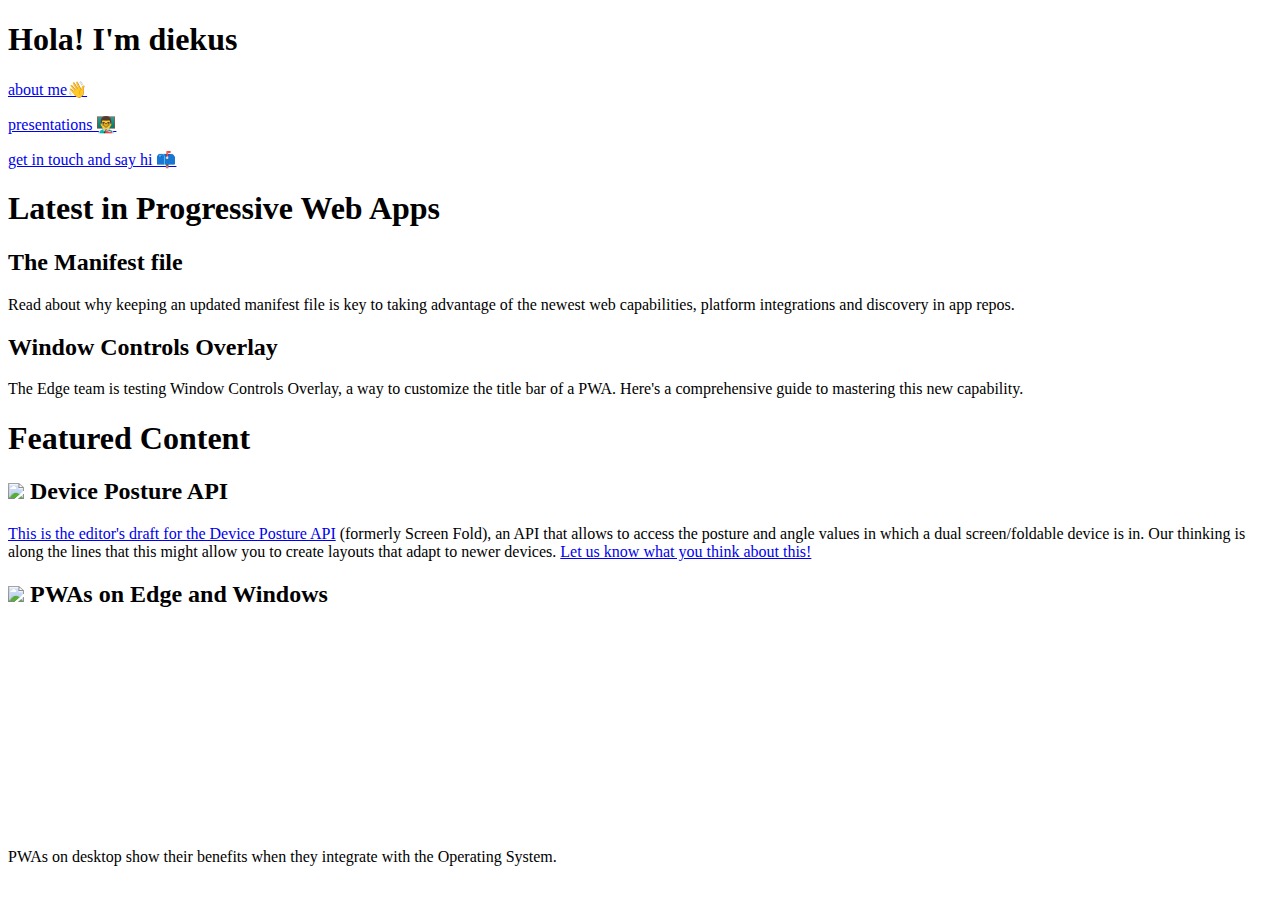
==== dks21/index.html @ e131bce8 "adds dks21 preview" ====
<!DOCTYPE html>
<html lang="en">
<head>
    <meta charset="UTF-8">
    <meta name="viewport" content="width=device-width, initial-scale=1.0">
    <title>Diego Gonzalez *diekus* : PWA, foldables, Web</title>
    <link href="/styles/dks.css" type="text/css" rel="stylesheet">
    <link href="/styles/dks_light.css" type="text/css" rel="stylesheet" media="(prefers-color-scheme: light)">
    <link href="/styles/dks_dark.css" type="text/css" rel="stylesheet" media="(prefers-color-scheme: dark)">
    <link rel="shortcut icon" href="/images/favicon.png" type="image/x-icon">
</head>
<body>
    <section id="sec-main">
        <h1 class="title main-title"><span class="titleP1">Hola! I'm diekus</span></h1>
        <span class="card main-nav">
            <p><a href="https://diek.us/me.html">about me👋</a></p>
            <p><a href="https://diek.us/pres.html">presentations 👨‍🏫</a></p>
            <p><a href="https://diek.us/me.html#contact">get in touch and say hi 📫</a></p>
        </span>
    </section>
    <section id="sec-hero">
        <h1 class="title"><span class="titleP1">Latest in</span> <span class="titleP2"> Progressive Web Apps</span></h1>
        <div class="card">
            <h2>The Manifest file</h2>
            <p>Read about why keeping an updated manifest file is key to taking advantage of the newest web capabilities, platform integrations and discovery in app repos.  </p>
            <h2>Window Controls Overlay</h2>
            <p>The Edge team is testing Window Controls Overlay, a way to customize the title bar of a PWA. Here's a comprehensive guide to mastering this new capability.</p>
        </div>
    </section>
    <section id="sec-featured">
        <h1 class="title"><span class="titleP1">Featured</span> <span class="titleP2">Content</span></h1>
        
        <article class="card card-corner">
            <h2 class="card-title"><img src="/images/folddevice.svg" class="icon-card-l">
            Device Posture API</h2>
            <p><a href="https://w3c.github.io/device-posture/">This is the editor's draft for the Device Posture API</a> (formerly Screen Fold), an API that allows to access the posture and angle values in which a dual screen/foldable device is in. Our thinking is along the lines that this might allow you to create layouts that adapt to newer devices. <a href="https://github.com/w3c/device-posture/issues">Let us know what you think about this!</a></p>
        </article>
        <article class="card card-corner">
            <h2 class="card-title"><img src="/images/ignite.png" class="icon-card-l">
            PWAs on Edge and Windows</h2>
            <iframe class="rounded-corners" width="100%" height="200px" src="https://www.youtube.com/embed/xUNC8MjW_iI?list=PLar6hVjPOFzIxIf232Vhu73tgIMEEme3t" frameborder="0" allow="accelerometer; autoplay; clipboard-write; encrypted-media; gyroscope; picture-in-picture" allowfullscreen></iframe>
            <p>PWAs on desktop show their benefits when they integrate with the Operating System.</p>
        </article>
    </section>
</body>
</html>
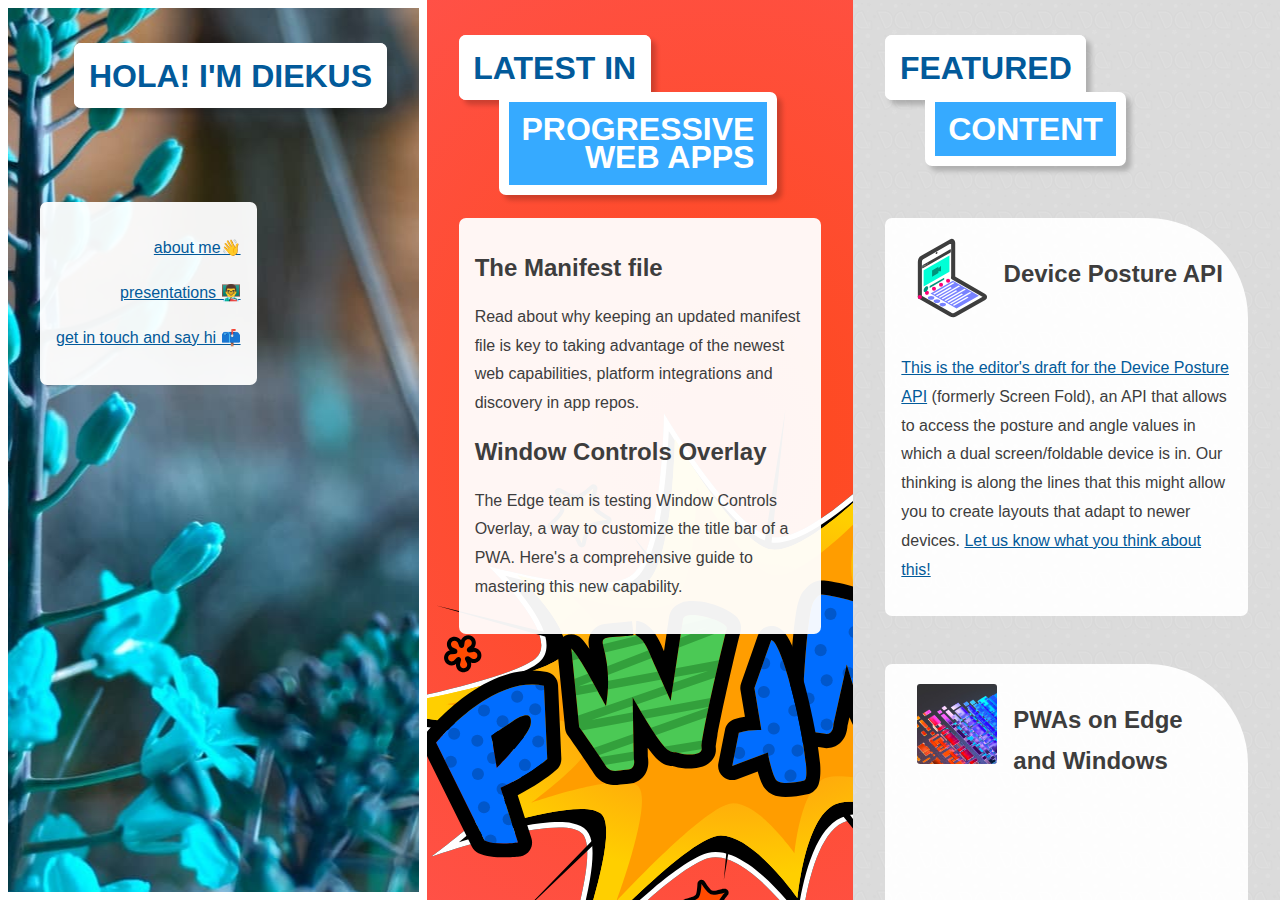
==== commit 9e08c3bc: "dks update" ====
--- a/dks21/index.html
+++ b/dks21/index.html
@@ -4,10 +4,10 @@
     <meta charset="UTF-8">
     <meta name="viewport" content="width=device-width, initial-scale=1.0">
     <title>Diego Gonzalez *diekus* : PWA, foldables, Web</title>
-    <link href="/styles/dks.css" type="text/css" rel="stylesheet">
-    <link href="/styles/dks_light.css" type="text/css" rel="stylesheet" media="(prefers-color-scheme: light)">
-    <link href="/styles/dks_dark.css" type="text/css" rel="stylesheet" media="(prefers-color-scheme: dark)">
-    <link rel="shortcut icon" href="/images/favicon.png" type="image/x-icon">
+    <link href="./styles/dks.css" type="text/css" rel="stylesheet">
+    <link href="./styles/dks_light.css" type="text/css" rel="stylesheet" media="(prefers-color-scheme: light)">
+    <link href="./styles/dks_dark.css" type="text/css" rel="stylesheet" media="(prefers-color-scheme: dark)">
+    <link rel="shortcut icon" href="./images/favicon.png" type="image/x-icon">
 </head>
 <body>
     <section id="sec-main">
@@ -31,12 +31,12 @@
         <h1 class="title"><span class="titleP1">Featured</span> <span class="titleP2">Content</span></h1>
         
         <article class="card card-corner">
-            <h2 class="card-title"><img src="/images/folddevice.svg" class="icon-card-l">
+            <h2 class="card-title"><img src="./images/folddevice.svg" class="icon-card-l">
             Device Posture API</h2>
             <p><a href="https://w3c.github.io/device-posture/">This is the editor's draft for the Device Posture API</a> (formerly Screen Fold), an API that allows to access the posture and angle values in which a dual screen/foldable device is in. Our thinking is along the lines that this might allow you to create layouts that adapt to newer devices. <a href="https://github.com/w3c/device-posture/issues">Let us know what you think about this!</a></p>
         </article>
         <article class="card card-corner">
-            <h2 class="card-title"><img src="/images/ignite.png" class="icon-card-l">
+            <h2 class="card-title"><img src="./images/ignite.png" class="icon-card-l">
             PWAs on Edge and Windows</h2>
             <iframe class="rounded-corners" width="100%" height="200px" src="https://www.youtube.com/embed/xUNC8MjW_iI?list=PLar6hVjPOFzIxIf232Vhu73tgIMEEme3t" frameborder="0" allow="accelerometer; autoplay; clipboard-write; encrypted-media; gyroscope; picture-in-picture" allowfullscreen></iframe>
             <p>PWAs on desktop show their benefits when they integrate with the Operating System.</p>
--- a/dks21/styles/dks.css
+++ b/dks21/styles/dks.css
@@ -0,0 +1,254 @@
+:root {
+    color: var(--foreground);
+
+    --radius-m: 7px;
+    --radius-xxl : 100px;
+
+    --hero-top-margin: 15em;
+}
+
+html {
+    font-family: Arial, Helvetica, sans-serif;
+    line-height: 1.8em;
+}
+
+.main-logo {
+    max-width: 10rem;
+}
+
+body {
+    margin:0px;
+    padding: 0px;
+    display: grid;
+    grid-template-columns: 1fr 1fr 1fr;
+    height: 100vh;
+}
+
+section {
+    display: flex;
+    flex-direction: column;
+    padding: 2rem;
+    border: 0 solid var(--bgaccent);
+    transition: border .5s;
+    overflow: hidden;
+}
+
+section:hover {
+    border: .5rem solid var(--bgaccent);
+}
+
+a:hover, a:link, a:visited, a:active {
+    color: var(--accent);
+}
+
+#sec-hero {
+    grid-column: 2/3;
+    background: no-repeat url('/images/pwang.svg'), var(--bg-gradient);
+    background-size: 90vh;
+    background-position: left 30% bottom -30%;
+    display: flex;
+    overflow-y: auto;
+    
+}
+
+#sec-featured {
+    grid-column: 3/4;
+    background: var(--page-bg);
+    overflow-y: auto;
+}
+
+#sec-main {
+    grid-column: 1/2;
+    background: center no-repeat url('/images/mainbg.jpg') ;
+    text-align: right;
+    display: flex;
+    flex-direction: column;
+}
+
+.cards {
+    margin-top: 10rem;
+}
+
+.card {
+    border-radius: var(--radius-m);
+    background: var(--content-surface);
+    color: var(--foreground);
+    margin: 1.5rem 0rem;
+    padding: 1rem;
+    z-index: 20;
+}
+
+.card-corner {
+    border-radius: var(--radius-m) var(--radius-xxl) var(--radius-m) var(--radius-m);
+}
+
+.card-title {
+    display: flex;
+    flex-direction: row;
+    position: relative;
+    line-height: 1.7em;
+}
+
+.video-card {
+    min-height: 25%;
+    border-radius: var(--radius-xxl) var(--radius-m);
+    overflow: hidden;
+    z-index: 20;
+}
+
+.rounded-corners {
+    border-radius: var(--radius-m);
+}
+
+.icon-card-l {
+    height: 5rem;
+    position: relative;
+    top: -1rem;
+    margin: 0rem 1rem;
+    border-radius: 3px;
+}
+
+.pwa-title {
+    grid-column: 1 /-1;
+    grid-row: 2/3;
+}
+
+.hero-top-margin {
+    margin-top: var(--hero-top-margin);
+}
+
+.main-nav {
+    width: max-content;
+    margin: 0px;
+}
+
+/*Titles*/
+
+.title {
+    text-transform: uppercase;
+    position: sticky;
+    margin-bottom: 3.5em;
+    z-index: 1000;
+}
+
+.titleP1 {
+    position: sticky;
+    width: max-content;
+    color: #025A9A;
+    background-color: #FFF;
+    border: #FFF solid 5px;
+    border-radius: var(--radius-m);
+    box-shadow: rgba(0, 0, 0, .2) 5px 5px 5px;
+    font-weight: bolder;
+    padding: .3em;
+    flex-direction: column;
+    z-index: 10;
+}
+
+.titleP2 {
+    position: absolute;
+    top: 1.2em;
+    left: 40px;
+    width: min-content;
+    color: #FFF;
+    background: #36AAFF;
+    border: #FFF solid 10px;
+    border-radius: var(--radius-m);
+    box-shadow: rgba(0, 0, 0, .2) 5px 5px 5px;
+    font-weight: bold;
+    padding: .4em;
+    text-align: right;
+    z-index: 100;
+}
+
+@media (max-width: 1200px) {
+    body {
+        grid-template: 180px auto / 1fr 1fr;
+    }
+
+    #sec-hero {
+        grid-column: 1/2;
+    }
+    
+    #sec-featured {
+        grid-column: 2/3;
+        background: var(--page-bg);
+    }
+    
+    #sec-main {
+        grid-column: 1/-1;
+        text-align: right;
+        display: grid;
+        grid-template: 1fr / auto auto auto;
+    }
+
+    .main-nav {
+        grid-column: 1 / 2;
+        grid-row: 1/2;
+        line-height: 1em;
+        justify-self: center;
+        align-self: center;
+        padding-bottom: 5em;
+    }
+
+    .main-title {
+        grid-column: 3 / 4;
+        grid-row: 1/2;
+    }
+}
+
+@media (max-width: 700px ) {
+    body{
+        display: flex;
+        flex-direction: column;
+        height: max-content;
+    }
+
+    #sec-hero {
+        display: flex;
+        flex-direction: column;
+    }
+    
+    #sec-featured {
+        display: flex;
+        flex-direction: column;
+    }
+    
+    #sec-main {
+        display: flex;
+        flex-direction: column;
+    }
+
+    .main-nav {
+        padding-bottom: 1rem;
+    }
+}
+
+@media (max-height: 500px) {
+    body{
+        display: flex;
+        flex-direction: column;
+        height: max-content;
+    }
+
+    #sec-hero {
+        display: flex;
+        flex-direction: column;
+    }
+    
+    #sec-featured {
+        display: flex;
+        flex-direction: column;
+    }
+    
+    #sec-main {
+        display: flex;
+        flex-direction: column;
+    }
+}
+
+@media (prefers-reduced-motion) { 
+    section:hover {
+        
+    }
+}--- a/dks21/styles/dks_light.css
+++ b/dks21/styles/dks_light.css
@@ -0,0 +1,19 @@
+:root {
+
+    /*paleta*/
+
+    /*estructura*/
+    --background: #f4f4f4;
+    --foreground: #3d3d3d;
+    --bgaccent: #fff;
+    --accent: #025A9A;
+
+    --page-bg: url(/images/bgl.png);
+    --bg-gradient: radial-gradient(#FE4819, #FF524D);
+    --content-surface: rgba(255, 255, 255, 0.95);
+
+}
+
+html {
+    background: url(/images/bgl.png);
+}--- a/dks21/styles/dks_dark.css
+++ b/dks21/styles/dks_dark.css
@@ -0,0 +1,30 @@
+:root {
+
+    /*paleta*/
+
+    /*estructura*/
+    --background: #3d3d3d;
+    --foreground: #f4f4f4;
+    --bgaccent: #000;
+    --accent: #86BEE7;
+
+    --page-bg: url(/images/bgd.png);
+    --bg-gradient: radial-gradient(#222222, #0c0c0c); 
+    --content-surface:rgba(61, 61, 61, 0.95);
+
+    /*efectos*/
+    filter:grayscale(60%);
+
+}
+
+html {
+    background: url(/images/bgd.png);
+}
+
+img {
+    filter: grayscale(20%) brightness(80%);
+}
+
+.video-card {
+    filter: grayscale(100%);
+}
